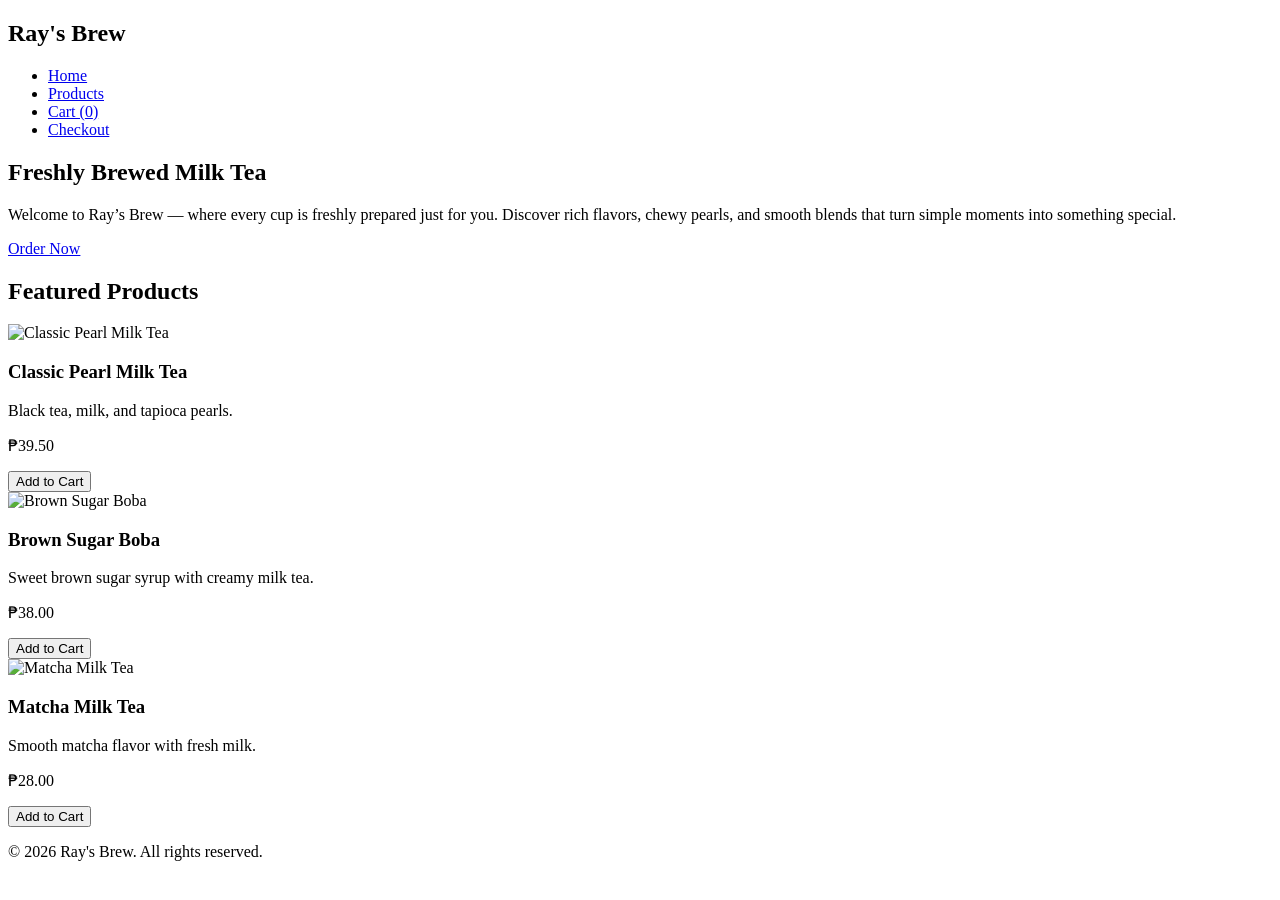
==== index.html @ d15ed9f1 "Create index.html" ====
<!DOCTYPE html>
<html lang="en">

<head>
    <meta charset="UTF-8">
    <meta name="viewport" content="width=device-width, initial-scale=1.0">
    <title>Ray's Brew | Home</title>
    <link rel="stylesheet" href="index.css">
    <script src="index.js" defer></script>
</head>

<body>
    <header>
        <nav>
            <h1>Ray's Brew</h1>
            <ul>
                <li><a href="index.html">Home</a></li>
                <li><a href="products.html">Products</a></li>
                <li><a href="cart.html">Cart (<span class="cart-count">0</span>)</a></li>
                <li><a href="checkout.html">Checkout</a></li>
            </ul>
        </nav>
    </header>

    <main>
        <section class="hero">
            <h2>Freshly Brewed Milk Tea</h2>
            <p>Welcome to Ray’s Brew — where every cup is freshly prepared just for you.
                Discover rich flavors, chewy pearls, and smooth blends
                that turn simple moments into something special.</p>
            <a class="btn" href="products.html">Order Now</a>
        </section>

        <section class="product-grid">
            <h2>Featured Products</h2>

            <article class="product-card">
                <img src="images/classic.jpg" alt="Classic Pearl Milk Tea">
                <h3>Classic Pearl Milk Tea</h3>
                <p>Black tea, milk, and tapioca pearls.</p>
                <p class="price">₱39.50</p>
                <button type="button" data-product-id="classic">Add to Cart</button>
            </article>

            <article class="product-card">
                <img src="images/brownsugar.jpg" alt="Brown Sugar Boba">
                <h3>Brown Sugar Boba</h3>
                <p>Sweet brown sugar syrup with creamy milk tea.</p>
                <p class="price">₱38.00</p>
                <button type="button" data-product-id="brownsugar">Add to Cart</button>
            </article>

            <article class="product-card">
                <img src="images/Matcha.jpg" alt="Matcha Milk Tea">
                <h3>Matcha Milk Tea</h3>
                <p>Smooth matcha flavor with fresh milk.</p>
                <p class="price">₱28.00</p>
                <button type="button" data-product-id="matcha">Add to Cart</button>
            </article>
        </section>
    </main>

    <footer>
        <p>&copy; 2026 Ray's Brew. All rights reserved.</p>
    </footer>
</body>

</html>
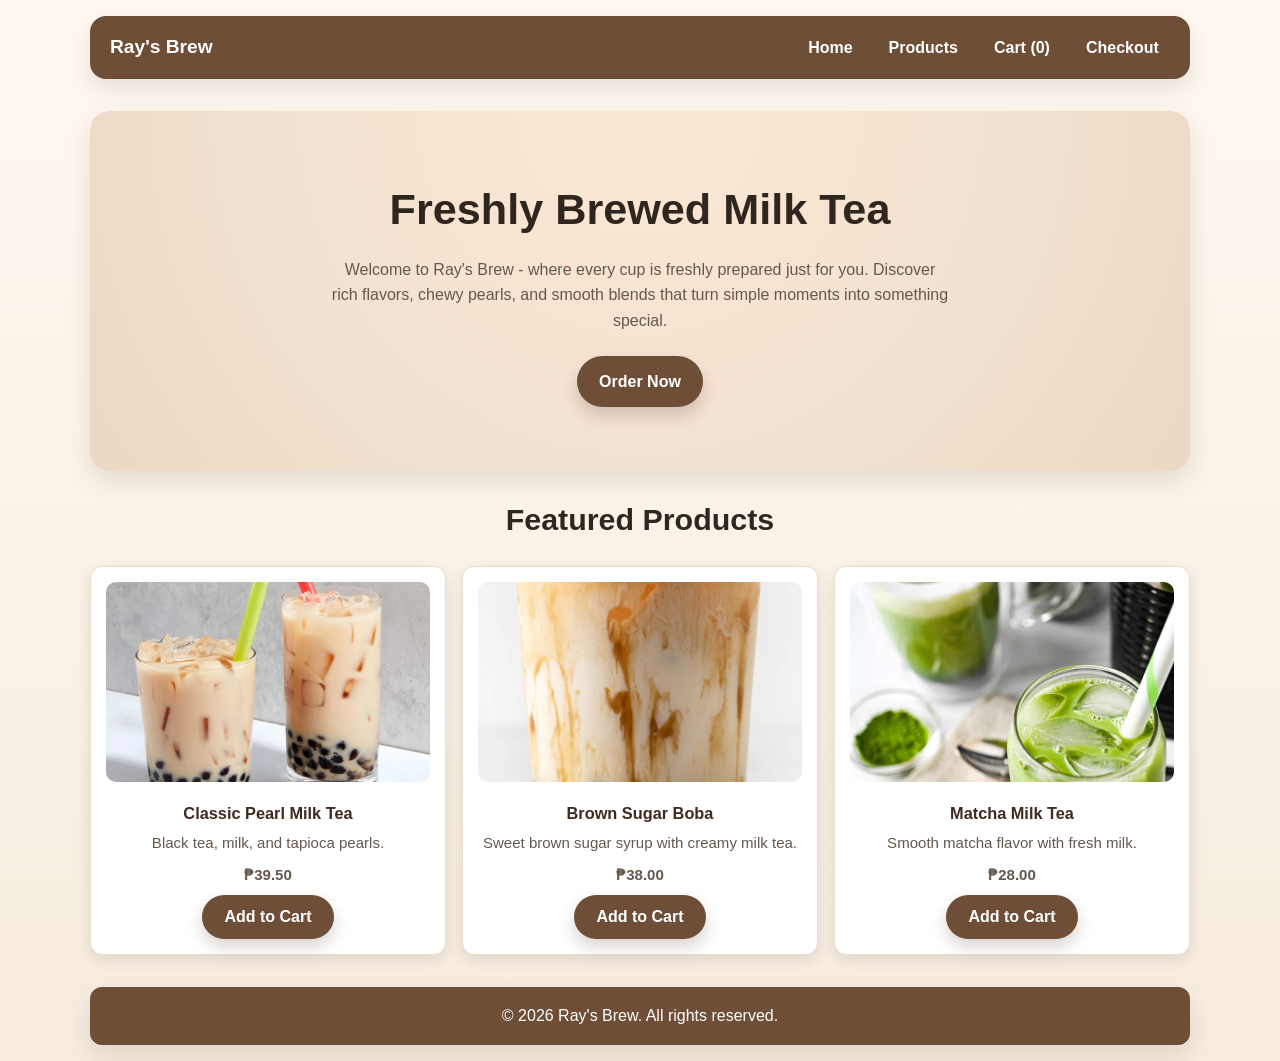
==== commit 35650793: "Update index.html revised1" ====
--- a/index.html
+++ b/index.html
@@ -25,7 +25,7 @@
     <main>
         <section class="hero">
             <h2>Freshly Brewed Milk Tea</h2>
-            <p>Welcome to Ray’s Brew — where every cup is freshly prepared just for you.
+            <p>Welcome to Ray's Brew - where every cup is freshly prepared just for you.
                 Discover rich flavors, chewy pearls, and smooth blends
                 that turn simple moments into something special.</p>
             <a class="btn" href="products.html">Order Now</a>
@@ -38,7 +38,7 @@
                 <img src="images/classic.jpg" alt="Classic Pearl Milk Tea">
                 <h3>Classic Pearl Milk Tea</h3>
                 <p>Black tea, milk, and tapioca pearls.</p>
-                <p class="price">₱39.50</p>
+                <p class="price">&#8369;39.50</p>
                 <button type="button" data-product-id="classic">Add to Cart</button>
             </article>
 
@@ -46,7 +46,7 @@
                 <img src="images/brownsugar.jpg" alt="Brown Sugar Boba">
                 <h3>Brown Sugar Boba</h3>
                 <p>Sweet brown sugar syrup with creamy milk tea.</p>
-                <p class="price">₱38.00</p>
+                <p class="price">&#8369;38.00</p>
                 <button type="button" data-product-id="brownsugar">Add to Cart</button>
             </article>
 
@@ -54,7 +54,7 @@
                 <img src="images/Matcha.jpg" alt="Matcha Milk Tea">
                 <h3>Matcha Milk Tea</h3>
                 <p>Smooth matcha flavor with fresh milk.</p>
-                <p class="price">₱28.00</p>
+                <p class="price">&#8369;28.00</p>
                 <button type="button" data-product-id="matcha">Add to Cart</button>
             </article>
         </section>
--- a/index.css
+++ b/index.css
@@ -0,0 +1,355 @@
+:root {
+  --brown-900: #3f2a1f;
+  --brown-700: #6f4e37;
+  --brown-500: #9a735b;
+  --cream-100: #fff9f2;
+  --cream-200: #f6ecdf;
+  --cream-300: #eadcc8;
+  --text-main: #2f261f;
+  --text-muted: #65584d;
+  --shadow-soft: 0 10px 24px rgba(63, 42, 31, 0.12);
+}
+
+* {
+  box-sizing: border-box;
+  margin: 0;
+  padding: 0;
+}
+
+body {
+  font-family: "Segoe UI", Tahoma, Geneva, Verdana, sans-serif;
+  line-height: 1.6;
+  color: var(--text-main);
+  background: linear-gradient(180deg, var(--cream-100), var(--cream-200));
+}
+
+header,
+main,
+footer {
+  width: min(1100px, 92%);
+  margin: 0 auto;
+}
+
+nav {
+  margin-top: 1rem;
+  padding: 1rem 1.25rem;
+  border-radius: 16px;
+  background-color: var(--brown-700);
+  display: flex;
+  justify-content: space-between;
+  align-items: center;
+  box-shadow: var(--shadow-soft);
+}
+
+nav h1 {
+  color: #fff;
+  font-size: 1.2rem;
+}
+
+nav ul {
+  list-style: none;
+  display: flex;
+  gap: 0.85rem;
+}
+
+nav a {
+  color: #fff;
+  text-decoration: none;
+  font-weight: 600;
+  padding: 0.35rem 0.7rem;
+  border-radius: 999px;
+}
+
+nav a:hover {
+  background-color: rgba(255, 255, 255, 0.18);
+}
+
+main {
+  padding: 1rem 0 2rem;
+}
+
+.hero,
+.page-title {
+  margin-top: 1rem;
+  padding: 4rem 1.25rem;
+  text-align: center;
+  border-radius: 20px;
+  background: radial-gradient(circle at top, #fbe8d4, #f2e1cf 60%, #ebd8c2);
+  box-shadow: var(--shadow-soft);
+}
+
+.hero h2,
+.page-title h2 {
+  font-size: clamp(1.7rem, 3.6vw, 2.7rem);
+  margin-bottom: 0.8rem;
+}
+
+.hero p,
+.page-title p {
+  color: var(--text-muted);
+  max-width: 620px;
+  margin: 0 auto 1.4rem;
+}
+
+.btn,
+button {
+  border: 0;
+  background-color: var(--brown-700);
+  color: #fff;
+  font-size: 1rem;
+  font-weight: 700;
+  padding: 0.8rem 1.4rem;
+  border-radius: 999px;
+  cursor: pointer;
+  box-shadow: 0 8px 16px rgba(63, 42, 31, 0.2);
+  text-decoration: none;
+  display: inline-block;
+}
+
+.btn:hover,
+button:hover {
+  background-color: var(--brown-900);
+}
+
+.product-grid {
+  margin-top: 1.5rem;
+  display: grid;
+  grid-template-columns: repeat(3, minmax(0, 1fr));
+  gap: 1rem;
+}
+
+.product-grid > h2 {
+  grid-column: 1 / -1;
+  text-align: center;
+  margin-bottom: 0.4rem;
+  font-size: clamp(1.35rem, 2.4vw, 1.9rem);
+}
+
+.product-card {
+  background: #fff;
+  padding: 15px;
+  border-radius: 12px;
+  box-shadow: 0 5px 15px rgba(0, 0, 0, 0.1);
+  text-align: center;
+  transition: 0.3s ease;
+  border: 1px solid var(--cream-300);
+}
+
+.product-card:hover {
+  transform: translateY(-5px);
+}
+
+.product-card img {
+  width: 100%;
+  height: 200px;
+  object-fit: cover;
+  border-radius: 10px;
+  margin-bottom: 10px;
+  cursor: zoom-in;
+}
+
+.product-card h3 {
+  color: var(--brown-900);
+  margin-bottom: 0.35rem;
+  font-size: 1.02rem;
+}
+
+.product-card p {
+  color: var(--text-muted);
+  font-size: 0.94rem;
+  margin-bottom: 0.5rem;
+}
+
+.price {
+  font-weight: 700;
+  color: var(--brown-900);
+}
+
+.qty-wrap {
+  margin: 0.35rem 0 0.6rem;
+}
+
+.qty-wrap label {
+  font-size: 0.9rem;
+  color: var(--text-muted);
+}
+
+.qty-input {
+  width: 70px;
+  margin-left: 0.35rem;
+  padding: 0.25rem 0.4rem;
+  border: 1px solid #cbb8a3;
+  border-radius: 6px;
+}
+
+.panel {
+  margin-top: 1.5rem;
+  background-color: #fffdfb;
+  border: 1px solid var(--cream-300);
+  border-radius: 18px;
+  padding: 1.2rem;
+  box-shadow: var(--shadow-soft);
+}
+
+.cart-row {
+  display: flex;
+  justify-content: space-between;
+  align-items: center;
+  border-bottom: 1px solid var(--cream-300);
+  padding: 0.6rem 0;
+}
+
+.cart-row:last-child {
+  border-bottom: 0;
+}
+
+.cart-total {
+  margin-top: 1rem;
+  font-size: 1.05rem;
+  font-weight: 700;
+}
+
+.cart-actions {
+  margin-top: 1rem;
+  display: flex;
+  gap: 0.8rem;
+  flex-wrap: wrap;
+}
+
+.checkout-form {
+  margin-top: 1rem;
+  display: grid;
+  gap: 0.5rem;
+}
+
+.checkout-form input,
+.checkout-form select {
+  width: 100%;
+  padding: 0.65rem;
+  border: 1px solid #cbb8a3;
+  border-radius: 8px;
+}
+
+.lightbox {
+  position: fixed;
+  inset: 0;
+  background: rgba(0, 0, 0, 0.82);
+  display: none;
+  align-items: center;
+  justify-content: center;
+  padding: 1rem;
+  z-index: 9999;
+}
+
+.lightbox.open {
+  display: flex;
+}
+
+.lightbox-content {
+  max-width: min(920px, 95vw);
+  max-height: 90vh;
+  text-align: center;
+}
+
+.lightbox-image {
+  width: auto;
+  max-width: 100%;
+  max-height: 80vh;
+  border-radius: 12px;
+  box-shadow: 0 12px 28px rgba(0, 0, 0, 0.35);
+}
+
+.lightbox-caption {
+  color: #fff;
+  margin-top: 0.75rem;
+}
+
+.lightbox-close {
+  position: absolute;
+  top: 16px;
+  right: 16px;
+  border: 0;
+  background: #fff;
+  color: #222;
+  width: 40px;
+  height: 40px;
+  border-radius: 999px;
+  font-size: 1.3rem;
+  cursor: pointer;
+}
+
+.toast-container {
+  position: fixed;
+  right: 16px;
+  bottom: 16px;
+  z-index: 10000;
+  display: grid;
+  gap: 0.5rem;
+}
+
+.toast {
+  min-width: 220px;
+  max-width: 320px;
+  padding: 0.7rem 0.9rem;
+  color: #fff;
+  border-radius: 10px;
+  box-shadow: 0 10px 20px rgba(0, 0, 0, 0.18);
+  opacity: 0;
+  transform: translateY(8px);
+  transition: opacity 0.25s ease, transform 0.25s ease;
+}
+
+.toast.show {
+  opacity: 1;
+  transform: translateY(0);
+}
+
+.toast.success {
+  background-color: #3f7a4d;
+}
+
+.toast.error {
+  background-color: #b24336;
+}
+
+.toast.info {
+  background-color: var(--brown-700);
+}
+
+footer {
+  margin-bottom: 1rem;
+  padding: 1rem;
+  border-radius: 12px;
+  background-color: var(--brown-700);
+  color: #fff;
+  text-align: center;
+  box-shadow: var(--shadow-soft);
+}
+
+@media (max-width: 900px) {
+  nav {
+    flex-direction: column;
+    align-items: flex-start;
+    gap: 0.75rem;
+  }
+
+  .product-grid {
+    grid-template-columns: repeat(2, minmax(0, 1fr));
+  }
+}
+
+@media (max-width: 560px) {
+  nav ul {
+    flex-wrap: wrap;
+    gap: 0.5rem;
+  }
+
+  .hero,
+  .page-title {
+    padding: 3rem 1rem;
+  }
+
+  .product-grid {
+    grid-template-columns: 1fr;
+  }
+}
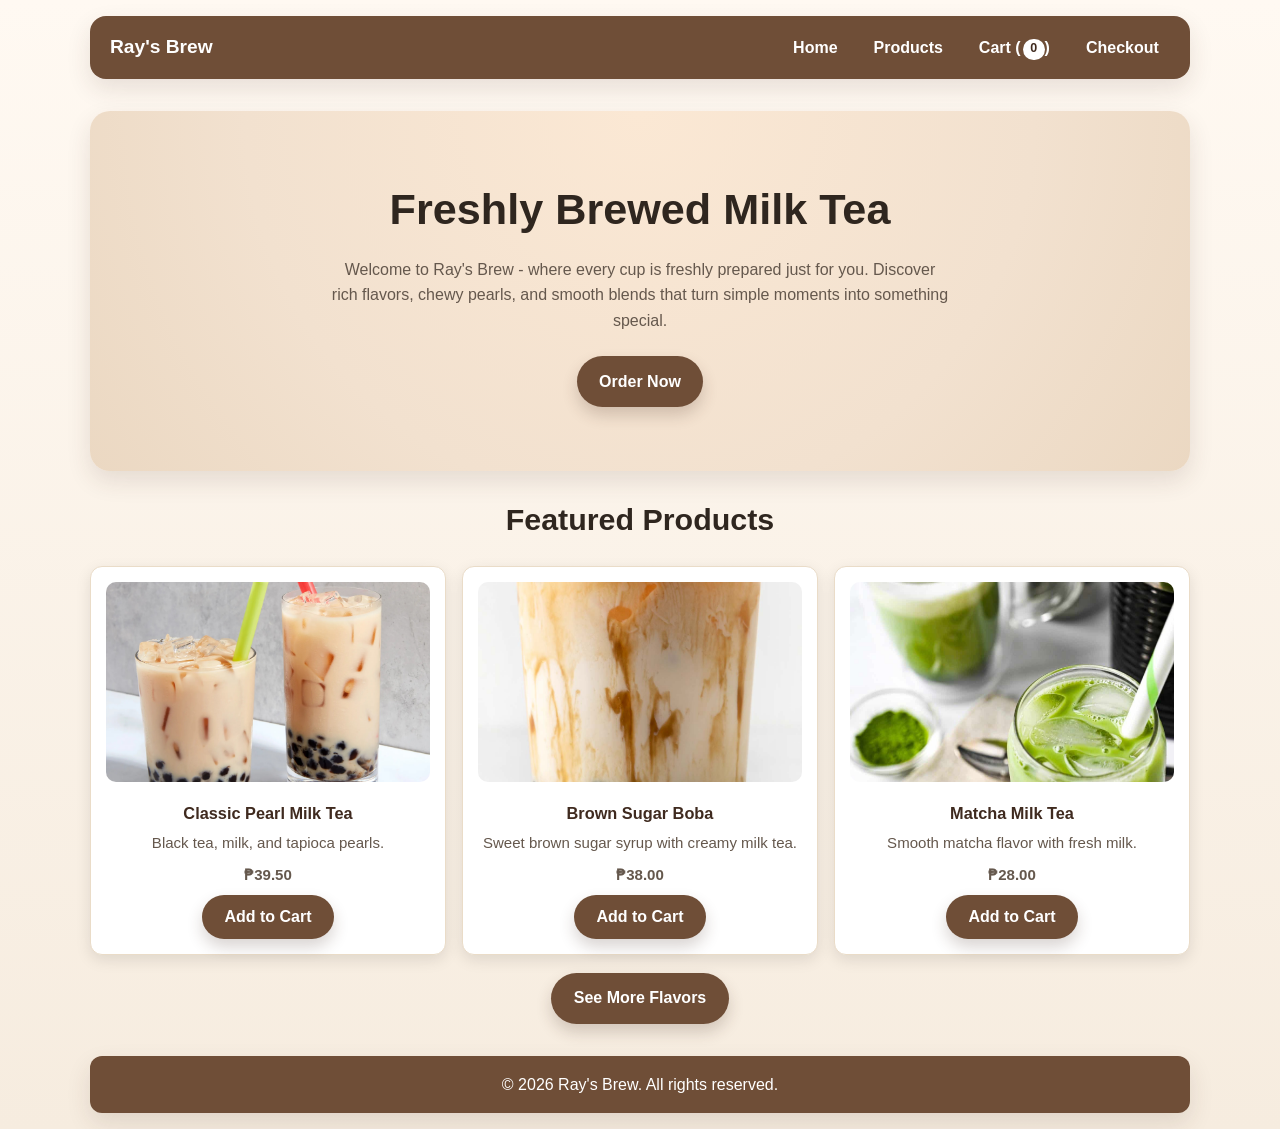
==== commit 6c437e15: "Update index.html" ====
--- a/index.html
+++ b/index.html
@@ -58,6 +58,10 @@
                 <button type="button" data-product-id="matcha">Add to Cart</button>
             </article>
         </section>
+
+        <div class="products-cart-cta">
+            <a class="btn" href="products.html">See More Flavors</a>
+        </div>
     </main>
 
     <footer>
--- a/index.css
+++ b/index.css
@@ -60,6 +60,37 @@
   border-radius: 999px;
 }
 
+.cart-count {
+  display: inline-flex;
+  min-width: 1.35rem;
+  height: 1.35rem;
+  align-items: center;
+  justify-content: center;
+  margin-left: 0.15rem;
+  padding: 0 0.3rem;
+  border-radius: 999px;
+  background: #fff;
+  color: var(--brown-900);
+  font-size: 0.78rem;
+  font-weight: 700;
+}
+
+.cart-badge-pop {
+  animation: cartBadgePop 220ms ease;
+}
+
+@keyframes cartBadgePop {
+  0% {
+    transform: scale(1);
+  }
+  50% {
+    transform: scale(1.22);
+  }
+  100% {
+    transform: scale(1);
+  }
+}
+
 nav a:hover {
   background-color: rgba(255, 255, 255, 0.18);
 }
@@ -182,6 +213,12 @@
   border-radius: 6px;
 }
 
+.products-cart-cta {
+  margin-top: 1.1rem;
+  display: flex;
+  justify-content: center;
+}
+
 .panel {
   margin-top: 1.5rem;
   background-color: #fffdfb;
@@ -203,6 +240,30 @@
   border-bottom: 0;
 }
 
+.cart-item-meta {
+  display: grid;
+  gap: 0.35rem;
+}
+
+.cart-item-actions {
+  display: flex;
+  gap: 0.45rem;
+}
+
+.cart-action-btn {
+  padding: 0.25rem 0.75rem;
+  font-size: 0.82rem;
+  box-shadow: none;
+}
+
+.cart-remove-btn {
+  background-color: #8d3c32;
+}
+
+.cart-remove-btn:hover {
+  background-color: #6e2f28;
+}
+
 .cart-total {
   margin-top: 1rem;
   font-size: 1.05rem;
@@ -228,6 +289,15 @@
   padding: 0.65rem;
   border: 1px solid #cbb8a3;
   border-radius: 8px;
+}
+
+.delivery-fee-note {
+  font-size: 0.9rem;
+  color: var(--text-muted);
+  background: #f8efe4;
+  border: 1px solid #e3d2bc;
+  border-radius: 8px;
+  padding: 0.55rem 0.7rem;
 }
 
 .lightbox {
